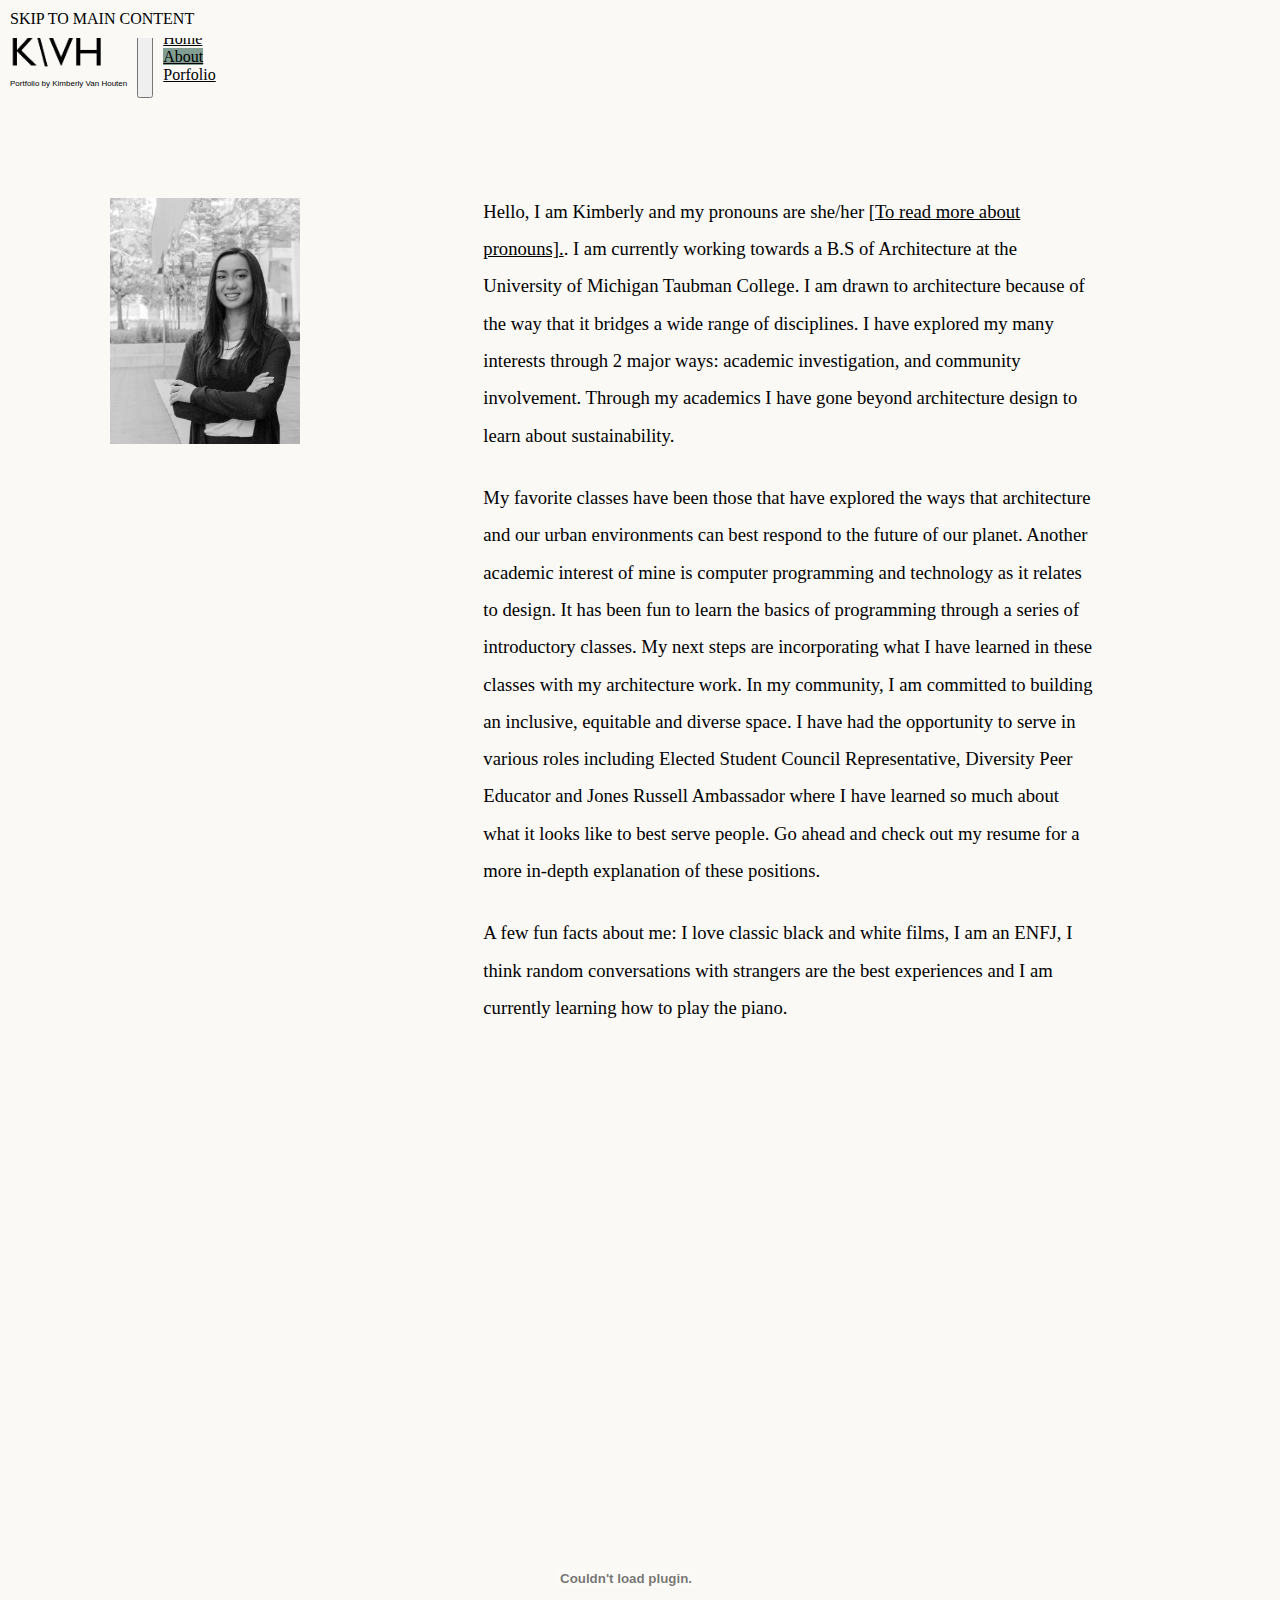
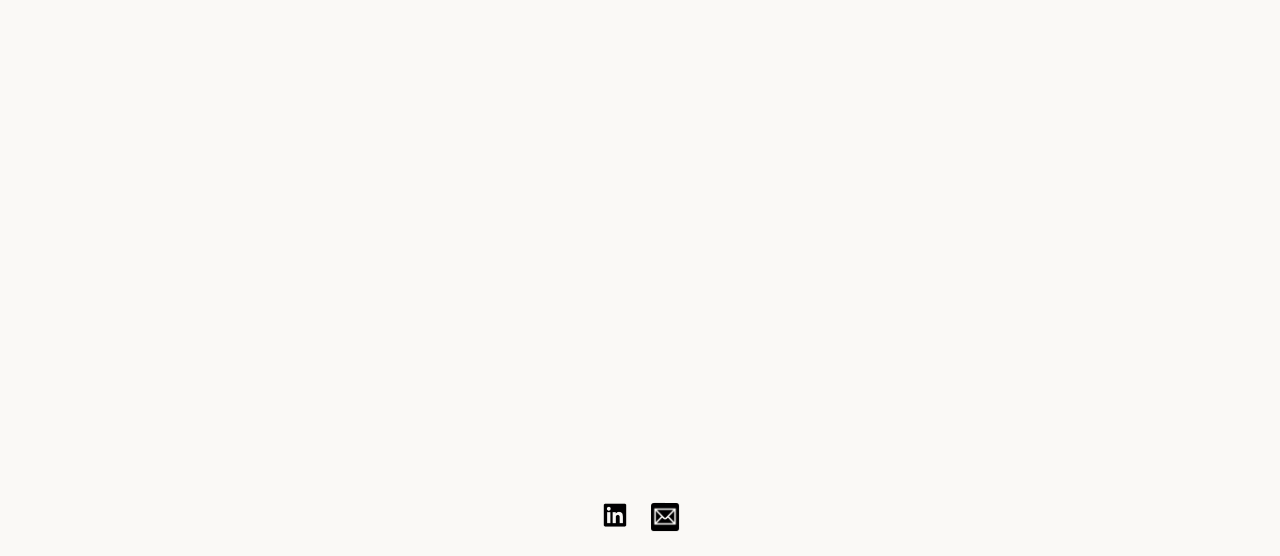
==== about.html @ ed57a7af "Add files via upload" ====
﻿<!DOCTYPE html>

<html lang="en" xmlns="http://www.w3.org/1999/xhtml">
<head>
    <meta charset="utf-8" />
    <meta name="viewport" content="width=device-width, initial-scale=1">
    <link rel="shortcut icon" type="image/png" href="images/kvh_favicon.png" />
    <!-- Bootstrap CSS -->
    <link href="https://cdn.jsdelivr.net/npm/bootstrap@5.1.3/dist/css/bootstrap.min.css"
          rel="stylesheet" integrity="sha384-1BmE4kWBq78iYhFldvKuhfTAU6auU8tT94WrHftjDbrCEXSU1oBoqyl2QvZ6jIW3"
          crossorigin="anonymous">
    <link rel="stylesheet" href="css/html5reset.css">

    <link rel="stylesheet" href="css/style.css">

    <title> About | KIMBERLY VAN HOUTEN </title>
</head>
<body>
    <div class="skip"><a href="#main">Skip to Main Content</a></div>
    <!-- header is repeated content -->
    <!--/.Navbar-->
    <header>
        <nav class="navbar navbar-expand-md navbar-light fixed-top">
            <!-- Logo that links to homepage -->
            <div class=mainLogo>
                <a href=index.html>
                    <img src="images/kvh_logo.png" alt="kvh" id="logo_initial">
                </a>
                <!-- text -->
                <p>Portfolio by Kimberly Van Houten </p>
            </div>
            <!--collapsable menu button -->
            <button class="navbar-toggler" type="button" data-bs-toggle="collapse"
                    data-bs-target="#navbarCollapse" aria-controls="navbarCollapse"
                    aria-expanded="false" aria-label="Toggle navigation">
                <span class="navbar-toggler-icon"></span>
            </button>
            <!--collapsable menu content-->
            <div class="collapse navbar-collapse" id="navbarCollapse">
                <ul class="navbar-nav ms-auto mb-2 mb-md-0">
                    <li class="nav-item">
                        <a class="nav-link" href="index.html">Home</a>
                    </li>
                    <li class="nav-item">
                        <a class="nav-link active" href="about.html"> About </a>
                    </li>
                    <li class="nav-item">
                        <a class="nav-link" href="portfolio.html"> Porfolio </a>
                    </li>
                    <!--
    <li class="nav-item dropdown">
        <a class="nav-link dropdown-toggle" data-toggle="dropdown" href="#" role="button" aria-haspopup="true"
           aria-expanded="false">Architecture </a>
        <div class="dropdown-menu">
            <a class="dropdown-item" href="architecture.html">All Work</a>
            <div class="dropdown-divider"></div>
            <a class="dropdown-item" href="work_ug1p1.html">Case Study</a>
            <a class="dropdown-item" href="work_ug1p2.html">Looking Inward</a>
            <a class="dropdown-item" href="work_busstop.html">Bus Stop</a>
            <a class="dropdown-item" href="work_211.html">Setting the Scene</a>
            <a class="dropdown-item" href="work_218p1.html">Translations</a>
        </div>
    </li>
    <li class="nav-item">
        <a class="nav-link" href="artwork.html"> Artwork </a>
    </li>
        -->
                </ul>
            </div>
        </nav>
    </header>

    <main id="main">
        <div class="about_container">
            <img src="images/headshot.jpg" alt="headshot" id="headshot">
            <div class="about_textdiv">
                <p class="body_text about_text">
                    Hello, I am Kimberly and my pronouns are she/her
                    <a target="blank" href="https://lgbtlifecenter.org/pronouns/">[To read more about pronouns].</a>.
                    I am currently working towards a B.S of Architecture at the University of Michigan Taubman College.
                    I am drawn to architecture because of the way that it bridges a wide range of disciplines.
                    I have explored my many interests through 2 major ways: academic investigation, and community involvement.
                    Through my academics I have gone beyond architecture design to learn about sustainability.
                </p>

                <p class="body_text about_text">
                    My favorite classes have been those that have explored the ways that architecture and
                    our urban environments can best respond to the future of our planet.
                    Another academic interest of mine is computer programming and technology as it relates to design.
                    It has been fun to learn the basics of programming through a series of introductory classes.  My next steps
                    are incorporating what I have learned in these classes with my architecture work.  In my community, I am
                    committed to building an inclusive, equitable and diverse space.
                    I have had the opportunity to serve in various roles including
                    Elected Student Council Representative, Diversity Peer Educator and Jones Russell Ambassador where I have
                    learned so much about what it looks like to best serve people.
                    Go ahead and check out my resume for a more in-depth explanation of these positions.
                </p>

                <p class="body_text about_text">
                    A few fun facts about me: I love classic black and white films, I am an ENFJ, I think random conversations with strangers
                    are the best experiences and I am currently learning how to play the piano.

                </p>
            </div>
        </div>

            <p>

                <embed id="resumepdf" src="files/Resume Fall 2021.pdf" alt="resume" />
            </p>
       
    </main>
    <!-- footer is repeated content -->
    <footer>
        <!-- social media icon links -->
        <a target="blank" href="https://www.linkedin.com/in/kimberly-van-houten/">
            <img src="images/linkedin_icon.png" alt="linkedin icon">
        </a>

        <a target="blank" id="email" href="mailto:vhoutenk@umich.edu">
            <img src="images/email_icon.png" alt="email icon">
        </a>
    </footer>

    <!-- script for the dropdown menu-->
    <script src="https://cdn.jsdelivr.net/npm/bootstrap@5.1.3/dist/js/bootstrap.bundle.min.js"
            integrity="sha384-ka7Sk0Gln4gmtz2MlQnikT1wXgYsOg+OMhuP+IlRH9sENBO0LRn5q+8nbTov4+1p"
            crossorigin="anonymous">
    </script>
    <script src="https://code.jquery.com/jquery-3.3.1.slim.min.js" integrity="sha384-q8i/X+965DzO0rT7abK41JStQIAqVgRVzpbzo5smXKp4YfRvH+8abtTE1Pi6jizo" crossorigin="anonymous"></script>
    <script src="https://cdnjs.cloudflare.com/ajax/libs/popper.js/1.14.7/umd/popper.min.js" integrity="sha384-UO2eT0CpHqdSJQ6hJty5KVphtPhzWj9WO1clHTMGa3JDZwrnQq4sF86dIHNDz0W1" crossorigin="anonymous"></script>
    <script src="https://stackpath.bootstrapcdn.com/bootstrap/4.3.1/js/bootstrap.min.js" integrity="sha384-JjSmVgyd0p3pXB1rRibZUAYoIIy6OrQ6VrjIEaFf/nJGzIxFDsf4x0xIM+B07jRM" crossorigin="anonymous"></script>
    <script src="js/script.js"></script>



</body>
</html>
---- css/style.css ----
﻿body {
    font-family: Garamond;
    font-size: 12pt;
    background-color: #FAF9F6; 
}
body div{
    padding: 10px;
}


h1 {
    margin-top: 2em; /*edit for tablet*/
    font-family: System, sans-serif;
    font-size: 12vw;
    color: #3d5349;
    font-weight: 400;
    text-align: center;


}


@keyframes header_one_mobile {
    from {
        margin-top: -1em;
    }

    to {
        margin-top: 2em;
    }
}

@keyframes header_one_tablet {
    from {
        margin-top: -1em;
    }

    to {
        margin-top: 1.5em;
    }
}

@keyframes header_one_laptop {
    from {
        margin-top: -1em;
    }

    to {
        margin-top: 2em;
    }
}


h2{
    font-family:'Gill Sans', sans-serif;
    font-size: 20pt;
    text-align: center;
}

h3{
    font-family: 'Gill Sans', sans-serif;
    font-size: 15pt;
    padding-bottom: 10pt;
}


/*links*/
a{
    color: black;
}

a:visited{
    color:black;
}

a:hover{
    text-decoration:none;
    text-transform: uppercase;
}


/*heading*/

.skip a {
    /*skip to main content styling*/
    background: #FAF9F6;
    left: 0;
    padding: 10px;
    position: absolute;
    top: 0px;
}

.skip a:focus {
   position: absolute;
   top: 90px;
}


header.home-page {
    /*F2F2EA*/
    background: url(../images/home_background.jpg);
    z-index: 0;
    background-attachment: fixed; /* Parallax effect */
    background-repeat: no-repeat;
    background-position: center; /* Parallax effect */
    background-color: #FAF9F6;
    background-size: cover; /* Parallax effect */
    height: 98vh; /* Parallax effect */
}


header p {
    font-family: 'Gill Sans', sans-serif ;
    font-size: .5em;
}

img#logo_initial{
   width: 6em;
}

nav{
    text-align: left;
 }



 /*dropdown menu most from bootstrap*/

a.nav-link.active {
    background: #829e92;
    text-decoration: underline;
}

.navbar {
    display: flex;
    /*color: #3d5349; #829e92 #FAF9F6*/
    background-color: #FAF9F6;
}

.dropdown-menu.show {
    background-color: #FAF9F6;
    border: none;
    border-radius: 0;
}
a.dropdown-item:hover {
    background: #FAF9F6;
}

a.dropdown-item:hover {
    color: rgba(0,0,0,.55);
}

a .dropdown-item.active {
   color: rgba(0,0,0,.55);
   background: #829e92;
    text-decoration: underline;
}


/*text sections*/
.body_text{
    padding-left: 10px;
    padding-right: 10px;
    padding-top: 25px;
    line-height: 2em;
    font-size: 14pt;
}

/*just for the home page*/
#intro_bio, #software_skills {
    background: #829e92;
    padding-top: 3em;
    padding-bottom: 3em;
}

#project_list {
    font-size: 14pt;
    line-height: 2em;
    padding: 4em 4em 8em 4em;
    background: #FAF9F6;

}

/*photo and title for just the home page*/
#home_header {
    margin-top: 0em;
    width: 95%;
    line-height: 1;
    padding: 200px 0;
    text-align: center;
    font-size: 15vw;
}


/* sets grid for main page */
.container-main {
    display: grid;
    grid-template-columns: 1fr;
    grid-template-rows: 1fr 1fr 1fr;
}

/* sets flipcard*/
.flip_card { /*these items also refer to flex*/
    background-color: transparent;

}

.flip_card_inner {
    position: relative;
    width: 100%;
    height: 100%;
    text-align: center;
    transition: transform 0.8s;
    transform-style: preserve-3d;
}

a#flip_card_inner:hover {
    text-decoration: none;
    text-transform: none; /*overides other link action*/
}

a#flip_card_inner{
    text-decoration: none;
}

.flip_card:hover .flip_card_inner,
.flip_card:focus-within .flip_card_inner,
.flip_card:active .flip_card_inner,
.flip_card:focus .flip_card_inner {
    transform: rotateY(180deg);
}

/* Position the front and back side */
.flip_card_front, .flip_card_back {
    position: absolute;
    width: 100%;
    height: 100%;
    -webkit-backface-visibility: hidden; /* Safari */
    backface-visibility: hidden;
}

.flip_card_front {
    background-color: #829e92;
    font-size: 14pt;
    line-height: 2em;
}

.flip_card_back {
    display: flex;
    justify-content: center;
    background-color: #FAF9F6;
    transform: rotateY(180deg);
}

/*for the about page*/
#resumepdf{
    margin-top: 2em;
   width:95%;
   height: 100vh;
   margin-left: auto;
   margin-right: auto;
}

.about_container{
    display:grid;
    grid-template-columns: 1fr;
}
 

/*for the portfolio page*/

#portfoliopdf {
    margin-top: 2em;
    width: 100%;
    height: 100vh;
}


/*for the artwork page*/
form{
    text-align: center;
    padding-top: 10px;
    padding-bottom: 200px;
}

.artwork-container{
    display: flex;
    flex-direction: row;
    flex-wrap: wrap;
    padding: 10px;
    justify-content: center;
    align-items: baseline;
}

input[type=text], input[type=email]  {
    font-family: 'Garamond';
    width: 90%;
    padding: 12px 20px;
    margin: 8px 0;
    box-sizing: border-box;
    border: none;
    background-color: #3d5349;
    color: #FAF9F6;
} 

.my_pictures > img {
    box-shadow: 7px 7px 2px #3d5349;
}

.my_pictures { /*these items also refer to flex*/
    background-color: transparent; 
    width: 300px;
    height: auto;

}




/*for the linked work page*/
.project_container {
    display: flex;
    justify-content: center;
    flex-direction: column;
    padding: 50px;
}

.project_container > img{
  margin-top: 10px;  
}

.project_container.flip_card {
    width: 30%;
    height: 30%;
    margin: 10px;
}

p.project_info {
    padding: 2em;
    text-align: center;
}


/*for the architecture page*/
.container {
    display: grid;
    grid-template-columns: 1fr 1fr;
    grid-template-rows:  1fr repeat(5,5fr);
    align-items: center;
    row-gap: 10px;
   /* place-items: center; short hand to center vertically and horizontally*/
}

    .container p {
        font-family: 'Gill Sans';
        grid-column: 2 / 3;
        background-color: rgba(16, 32, 25, 0.7);
        color: #FAF9F6;
        justify-self: stretch;
        align-self: stretch;
        padding: 2em;
        font-size: 15pt;
    }


    .container div {
        background-color: rgba(16, 32, 25, 0.7);
        justify-self: stretch;
        align-self: center;
        grid-column: 1/-1;
        overflow: hidden;
    }

div.filter_div.arch.ug1p1{
    grid-row: 2 / span 1;
}

p.ug1p1{
    grid-row: 2 / span 1;
    

}
 
div.filter_div.art{
    grid-row: 3 / span 1;
}

p.art{
    grid-row: 3 / span 1;
    
}

div.filter_div.arch.ug1p2{
    grid-row: 4 / span 1;
}

p.ug1p2{
    grid-row: 4 / span 1;
    
}

div.filter_div.arch.c211{
    grid-row: 5 / span 1;
}

p.c211{
    grid-row: 5 / span 1;
    
}

div.filter_div.arch.c218{
    grid-row: 6 / span 1;
}

p.c218{
    grid-row: 6 / span 1;
    
}





        /*footer*/
 footer {
     display: flex;
    justify-content: center;
    padding: 10px;
   left: 0px;
   right: 0px;
   bottom: 0px;
    /*background-color: #9cb8ab;*/
    background-color: #FAF9F6;
   /* box-shadow: 0px 0px 16px 0px rgba(0,0,0,2); */
}

footer img{
    width:30px;
    height: auto;
    margin: 10px;
}





/* tablet view */
@media screen and (min-width: 768px) {


    .body_text {
       /* width: 70%; */
        text-align: left;
    }

    /*for the nav bar*/
    .navbar {
        flex-direction: column;
    }

    h1 { /*changed for the linked pages overriden for homepage*/
        margin-top: 1.5em;
        font-size: 70pt;
        font-weight: 700;
        text-align: right;
        padding-right: 75px;

    }

    h2 { /*changed for the linked pages overriden for homepage*/
        text-align: right;
        padding-right: 75px;
    }

    /* home page */
    /* sets columns and rows for main page */
    .container-main {   
        grid-template-columns: 1fr 1fr;
        grid-template-rows: 2fr 1fr; 
    }

    /* fixes the overarching ruleset stated in body_text*/
    #intro_bio {
        width: auto;
        grid-row: 1 / 2;
        grid-column: 1 / 2;
    }

    #project_list{
        width: auto;
        grid-row: 1 / 3;
        grid-column: 2 /3;
    }

    #software_skills{
        width: auto;
        grid-row: 2 / 3;
        grid-column: 1 /3;
    }

    /* fixes the overarching ruleset stated in h2*/
    .homepage_h2 {
        text-align: center;
    }


    /* about page */
    .about_container{
        grid-template-columns: 1fr 3fr;
        grid-template-rows: 150px 3fr;
    }
    img#headshot {
        grid-column: 1 / 2;
        grid-row: 2 / 3;
        padding-top: 40px;
        /*width: 50%;
        height: auto;
        padding-left: 3em;*/
    }
    .about_textdiv{
        grid-column: 2 /3;
        grid-row: 2 / -1;
        width: 100%;
        padding-left: 25px;
        padding-right: 25px;
    }

    #resumepdf {
        margin-right: 50px;
        margin-left: 50px;
        height: 1000px;
        width: 90%;
    }


    /*for the work page */
      .container{
          grid-template-rows: 1fr repeat(5,4fr);
      }
        .container p {
            padding: 2em;
            font-size: 20pt;
        }


        .container div {
            /*  background-color: rgba(16, 32, 25, 0.7);
            justify-self: stretch;
            align-self: center; 
              overflow: hidden;
          */
            grid-column: 1/ 2;
        }

    /*for linked work pages*/

    /*for the linked work page*/
    .project_container {
        display: flex;
        justify-content: center;
        flex-wrap: wrap;
        flex-direction: row;
    }
    p.project_info{
       
        text-align:right;
        padding-left: 300px;
        padding-right: 75px;
    }




    /*for artwork page*/

    .artwork-container {
        padding: 20px;
    }
    /*include flip card*/
    /*use flex here*/
}

@media screen and (min-width: 1280px) {
    h1 { /*changed for the linked pages overriden for homepage*/
        margin-top: 2em;
        font-size: 50pt;
        font-weight: 600;
        text-align: center;

    }

    h2 { /*changed for the linked pages overriden for homepage*/
        text-align: center;
        padding-right: 75px;
    }

    .body_text {
        text-align: center;
        padding-left: 100pt;
        padding-right: 100pt;
        width: 98%;

    }

    /*for the nav bar*/
    .navbar {
        flex-direction: row;
    }

    /* home page */

    #home_header {
        font-size: 120pt;
    }


    /* sets 2 columns for main page */
    .container-main {
        grid-template-columns: 1fr 1fr 1fr;
        grid-template-rows: 1fr;
    }

    /* fixes the overarching ruleset stated in body_text*/
    #intro_bio {
        margin: 0;
        padding-left: 25px;
        padding-right: 25px;
    }

    #project_list {
        
        grid-row: 1 / 2;
    }

    #software_skills {
       
        grid-row: 1/ 2;
        grid-column: 3 / 4;
    }

    
    /*linked pages*/

    p.project_info{
        text-align: center;
        padding: 30pt;
    }


    /*about*/
    .about_container{
        grid-template-rows: 50px 3fr;
    }
    img#headshot {
      padding-left: 100px;
      padding-right: 25px;
    }

    .about_text{
        text-align: left;
    }


   

    /*work pages*/
    .container{
       grid-template-columns: 1fr 1fr 1fr 1fr;
       grid-template-rows: 1fr 1fr 1fr 1fr;
    }

    div.filter_div.art {
        grid-row: 2 / span 1;
        grid-column: 3 / 4;
    }

    p.art {
        grid-row: 2 / span 1;
        grid-column: 4 / 5;
    }

    div.filter_div.arch.ug1p2 {
        grid-row: 3 / span 1;
        grid-column: 1 / 2 ;
    }

    p.ug1p2 {
        grid-row: 3 / span 1;
        grid-column: 2 / 3;
    }

    div.filter_div.arch.c211 {
        grid-row: 3 / span 1;
        grid-column: 3 / 4;
    }

    p.c211 {
        grid-row: 3 / span 1;
        grid-column: 4 / 5;
    }

    div.filter_div.arch.c218 {
        grid-row: 4 / span 1;
        grid-column: 1 / 2;
    }

    p.c218 {
        grid-row: 4 / span 1;
        grid-column: 2 / 3;
    }


    /*artwork*/
    @keyframes rotate {
        50% {
            transform: rotate(360deg);
        }
    }

    div.my_pictures:hover{
        animation-name: rotate;
        animation-duration: 3s;
        animation-iteration-count: 1;
        animation-delay: 2s;
    }
    .artwork-container {
        padding: 40px;
    }
}

@media (prefers-reduced-motion) {
    header.home-page {
        background-attachment: initial;
    }

    div.my_pictures:hover {
        animation: none;
    }

    h1 {
        animation: none;
    }

    .flip_card:hover .flip_card_inner,
    .flip_card:focus-within .flip_card_inner,
    .flip_card:active .flip_card_inner,
    .flip_card:focus .flip_card_inner{
        transform:none;
    }

    /* Position the front and back side */
    .flip_card_front, .flip_card_back {
        position:relative;
        -webkit-backface-visibility: visible; /* Safari */
        backface-visibility: visible;
    }
    .flip_card_front{
            height: 80%;
    }

     .flip_card_back {
            height: 20%;
            margin: 0;
            transform: none;
     }
}
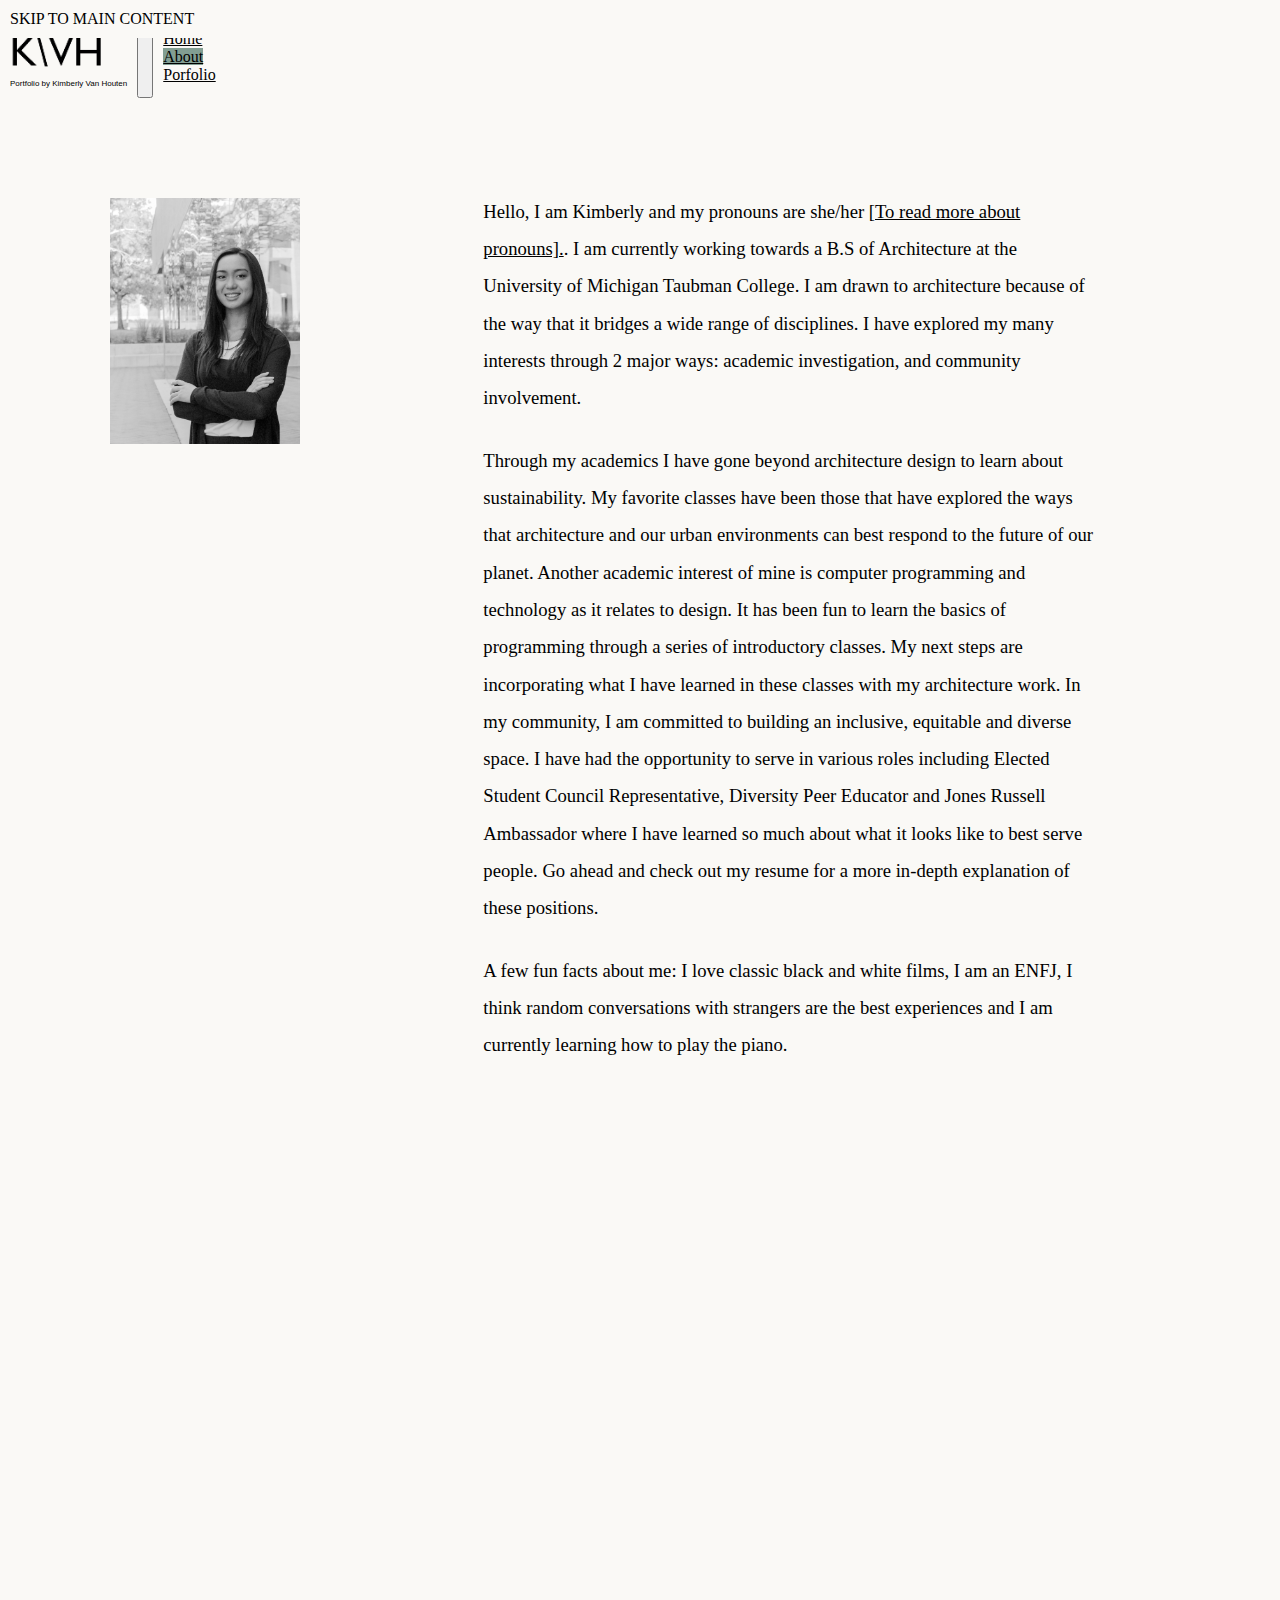
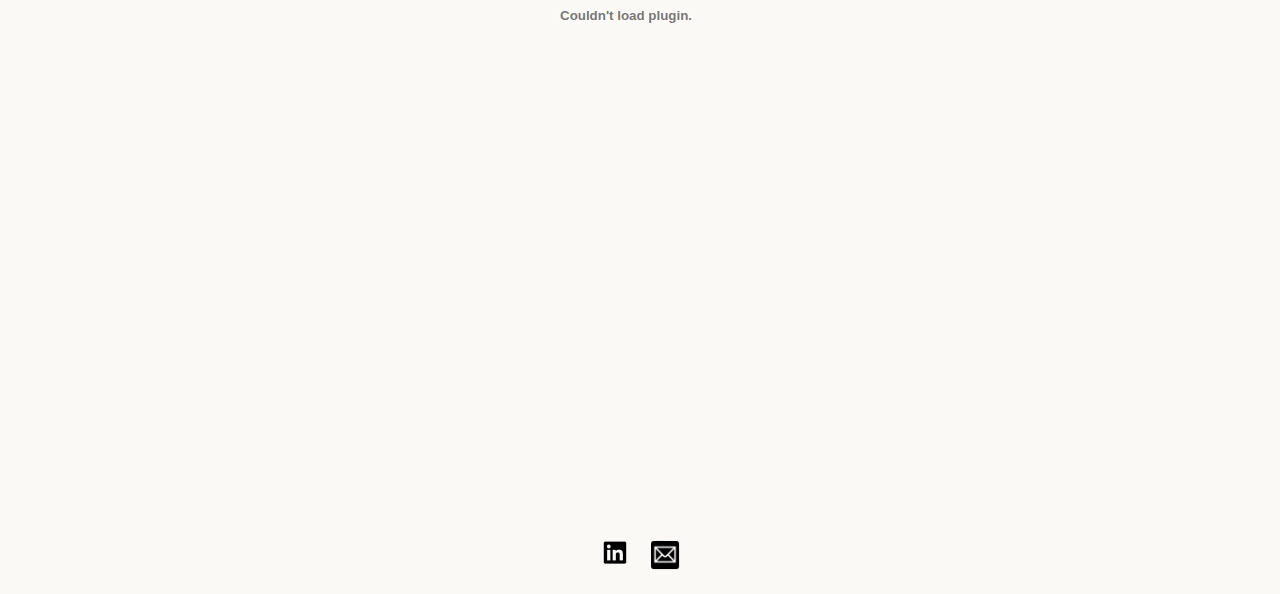
==== commit 5a8d3b75: "Update about.html" ====
--- a/about.html
+++ b/about.html
@@ -80,10 +80,11 @@
                     I am currently working towards a B.S of Architecture at the University of Michigan Taubman College.
                     I am drawn to architecture because of the way that it bridges a wide range of disciplines.
                     I have explored my many interests through 2 major ways: academic investigation, and community involvement.
-                    Through my academics I have gone beyond architecture design to learn about sustainability.
+                   
                 </p>
 
                 <p class="body_text about_text">
+                    Through my academics I have gone beyond architecture design to learn about sustainability.
                     My favorite classes have been those that have explored the ways that architecture and
                     our urban environments can best respond to the future of our planet.
                     Another academic interest of mine is computer programming and technology as it relates to design.
@@ -135,4 +136,4 @@
 
 
 </body>
-</html>+</html>
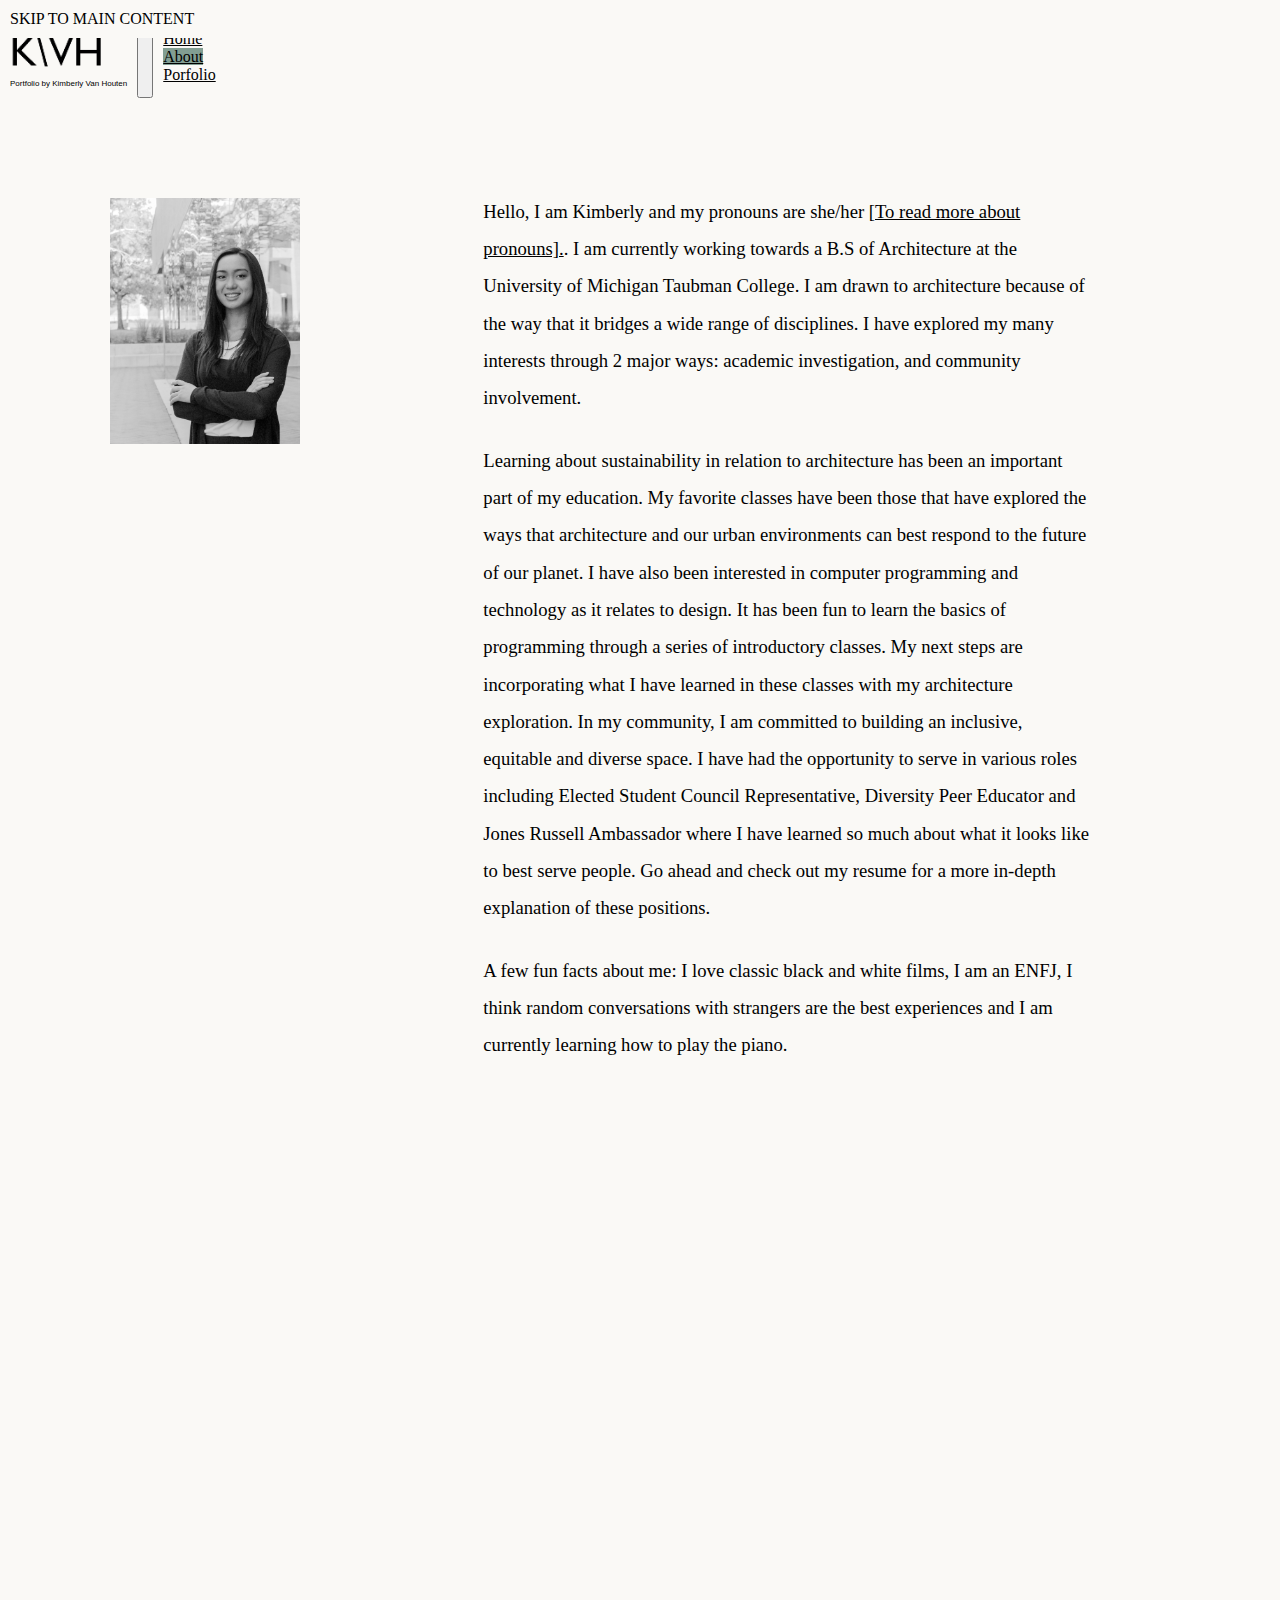
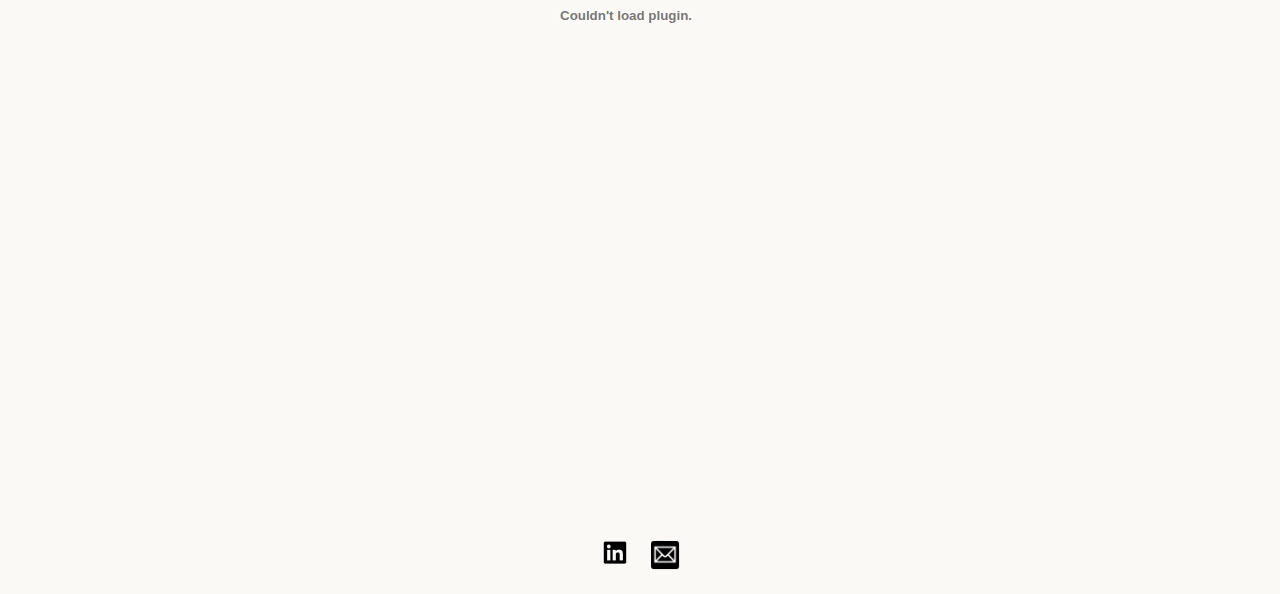
==== commit 8bc2581b: "Update about.html" ====
--- a/about.html
+++ b/about.html
@@ -84,12 +84,12 @@
                 </p>
 
                 <p class="body_text about_text">
-                    Through my academics I have gone beyond architecture design to learn about sustainability.
+                    Learning about sustainability in relation to architecture has been an important part of my education.
                     My favorite classes have been those that have explored the ways that architecture and
                     our urban environments can best respond to the future of our planet.
-                    Another academic interest of mine is computer programming and technology as it relates to design.
+                    I have also been interested in computer programming and technology as it relates to design.
                     It has been fun to learn the basics of programming through a series of introductory classes.  My next steps
-                    are incorporating what I have learned in these classes with my architecture work.  In my community, I am
+                    are incorporating what I have learned in these classes with my architecture exploration. In my community, I am
                     committed to building an inclusive, equitable and diverse space.
                     I have had the opportunity to serve in various roles including
                     Elected Student Council Representative, Diversity Peer Educator and Jones Russell Ambassador where I have
@@ -107,7 +107,7 @@
 
             <p>
 
-                <embed id="resumepdf" src="files/Resume Fall 2021.pdf" alt="resume" />
+                <embed id="resumepdf" src="files/11.7.2022 Resume draft.pdf" alt="resume" />
             </p>
        
     </main>
--- a/css/style.css
+++ b/css/style.css
@@ -269,10 +269,25 @@
 
 /*for the portfolio page*/
 
+    /*not used since portfolio is not a pdf*/
 #portfoliopdf {
     margin-top: 2em;
     width: 100%;
     height: 100vh;
+}
+
+.portfolio_container{
+    display: flex;
+    flex-direction: column;
+    padding: 10px;
+    justify-content: center;
+   
+}
+
+.portfolio_container > img {
+    width: 75vw;
+    margin: 10px;
+    align-self: center;
 }
 
 
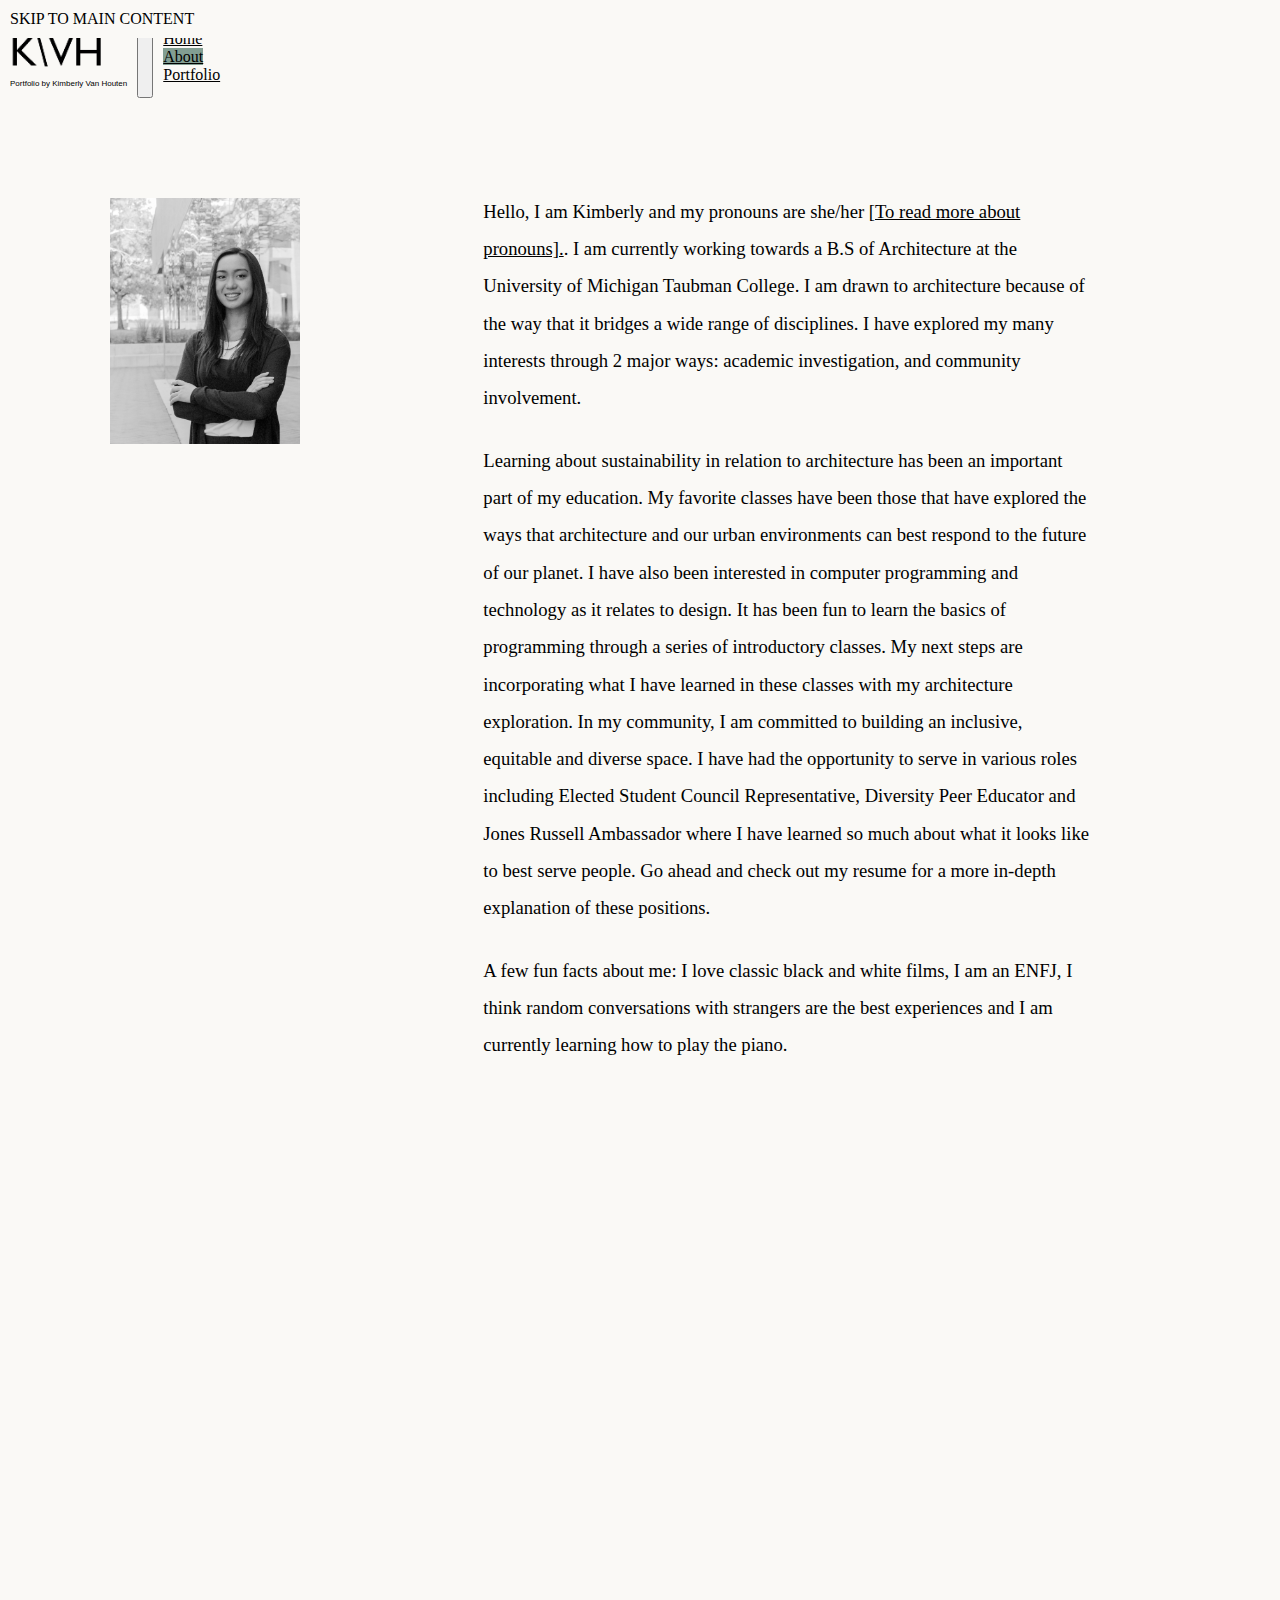
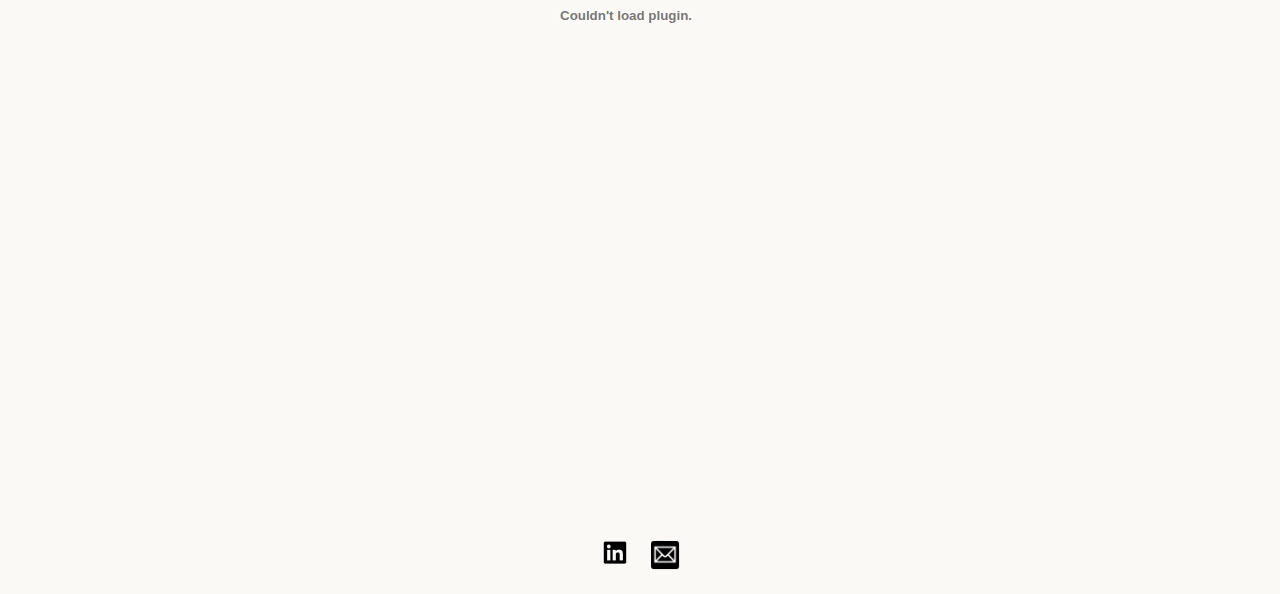
==== commit 766901b0: "Update about.html" ====
--- a/about.html
+++ b/about.html
@@ -45,7 +45,7 @@
                         <a class="nav-link active" href="about.html"> About </a>
                     </li>
                     <li class="nav-item">
-                        <a class="nav-link" href="portfolio.html"> Porfolio </a>
+                        <a class="nav-link" href="portfolio.html"> Portfolio </a>
                     </li>
                     <!--
     <li class="nav-item dropdown">
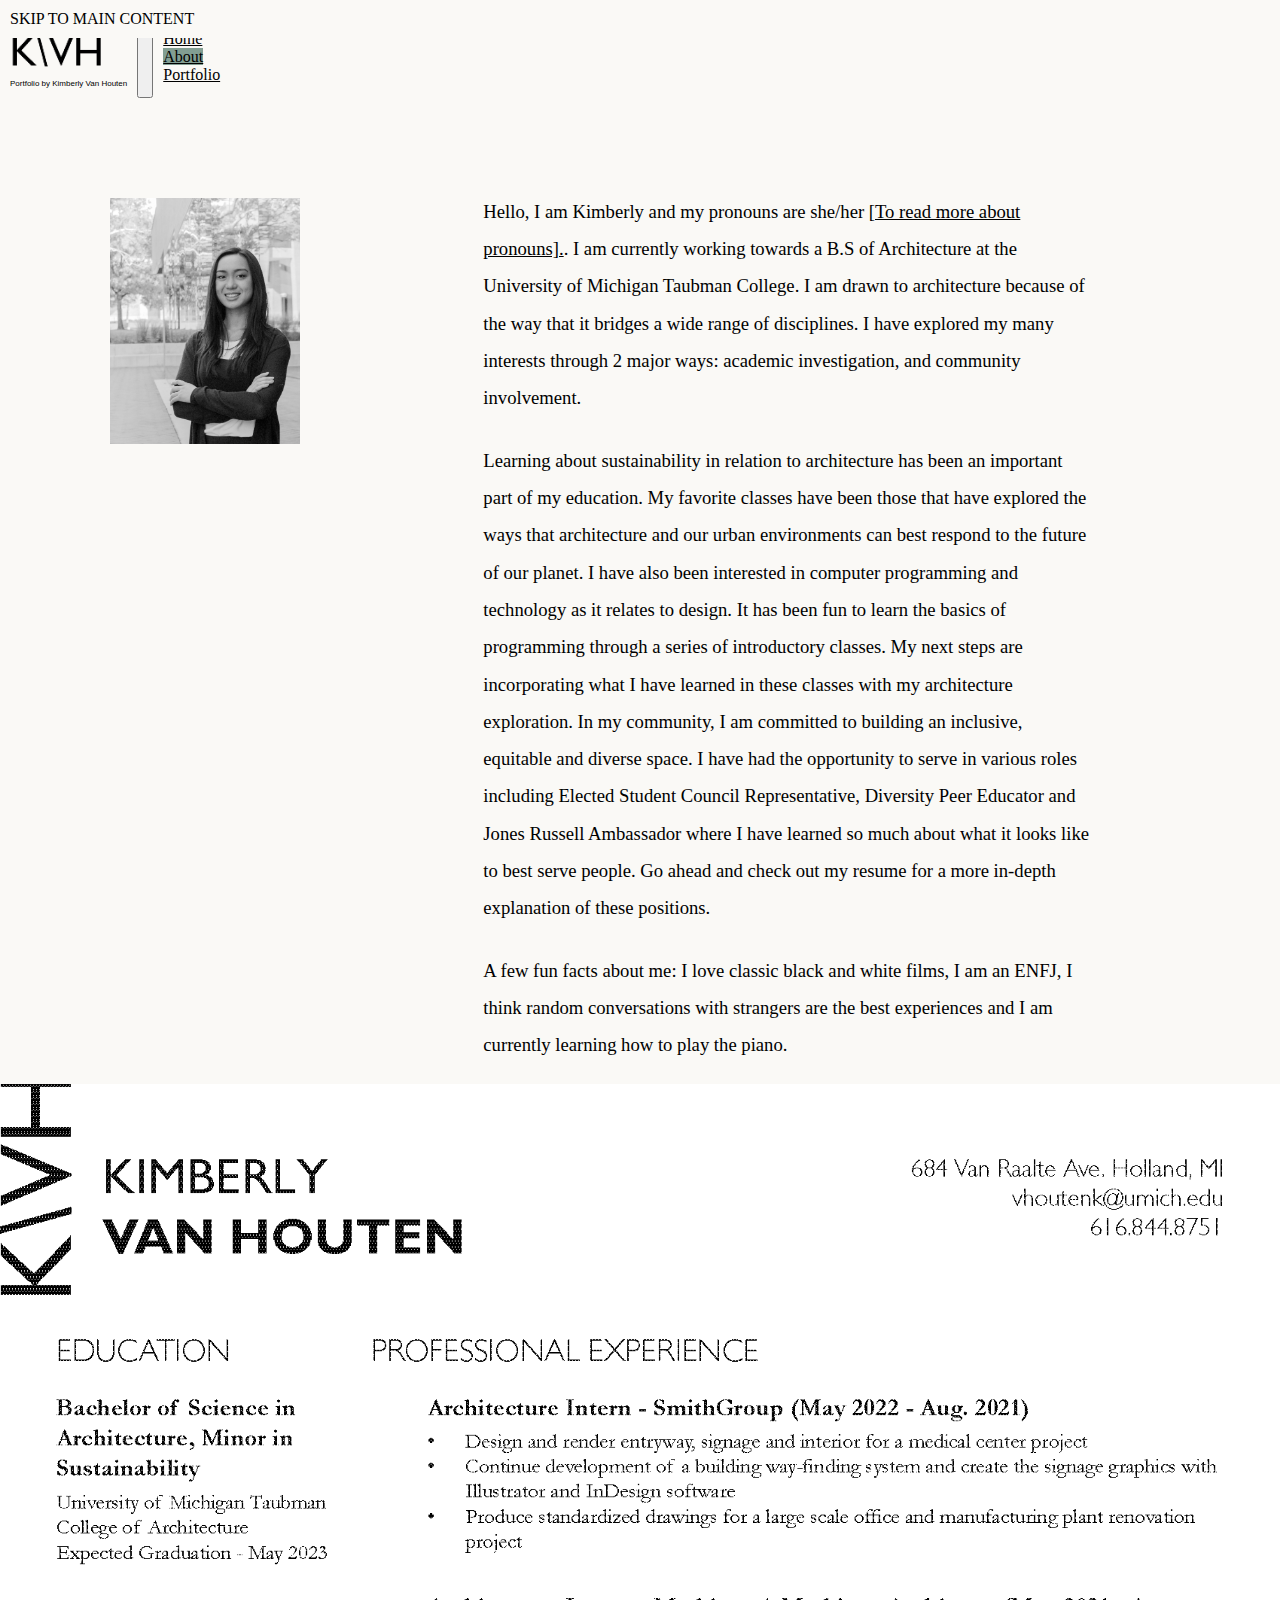
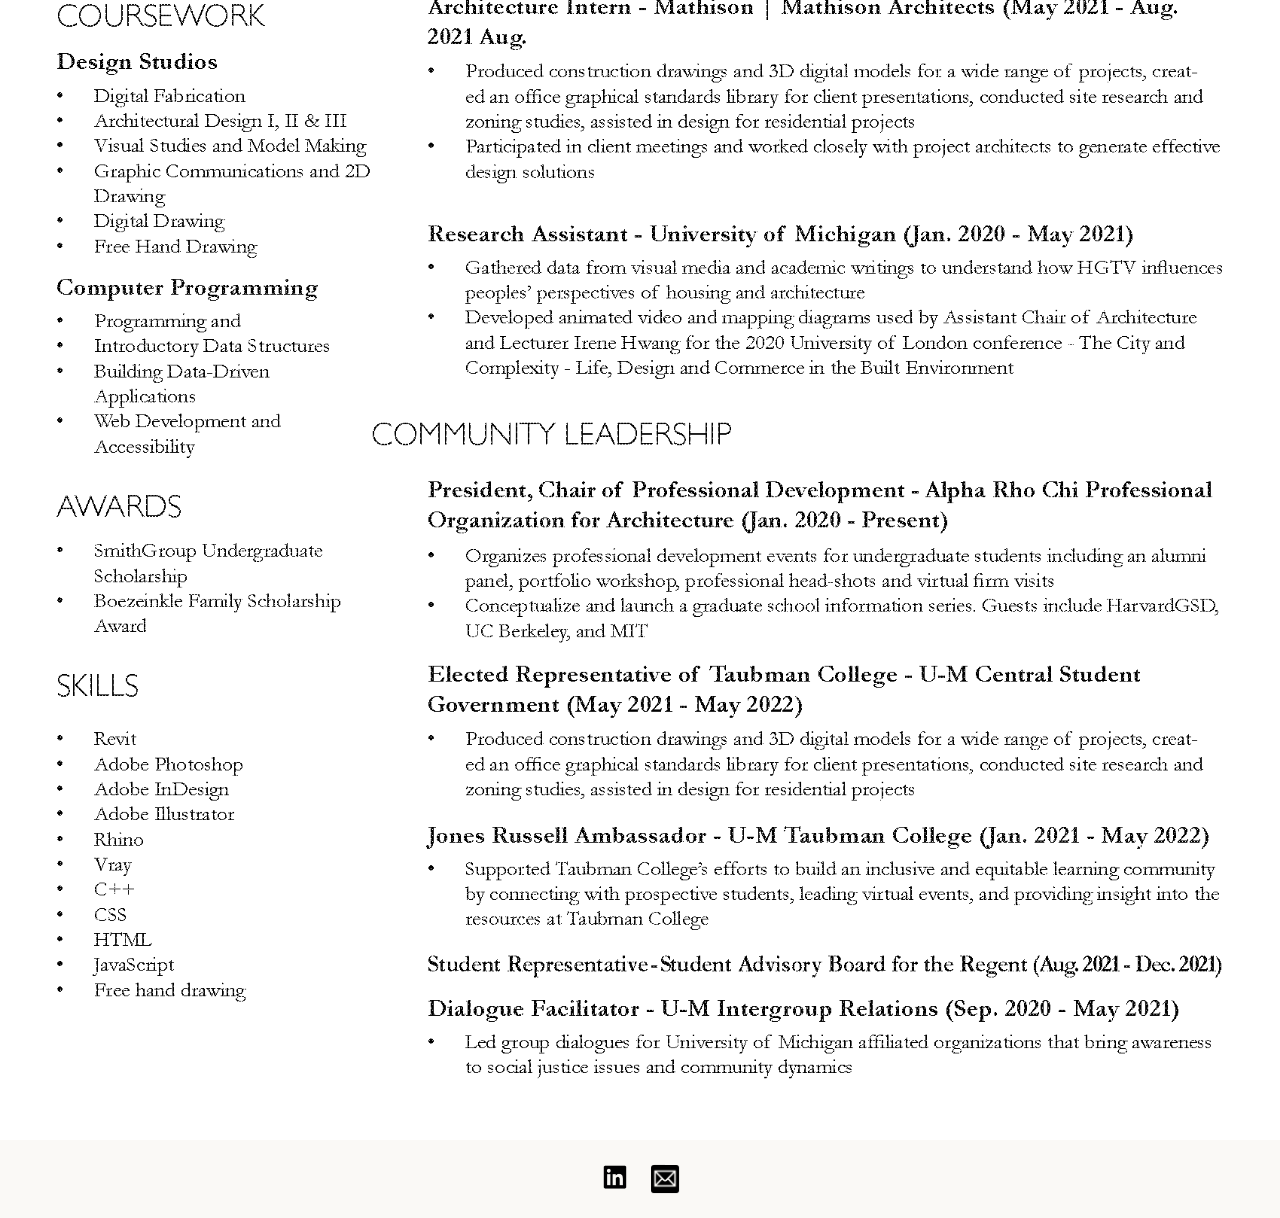
==== commit 9a84d580: "Update about.html" ====
--- a/about.html
+++ b/about.html
@@ -107,7 +107,8 @@
 
             <p>
 
-                <embed id="resumepdf" src="files/11.7.2022 Resume draft.pdf" alt="resume" />
+               <!--<embed id="resumepdf" src="files/11.7.2022 Resume draft.pdf" alt="resume" />-->
+                <img src="files/Kimberly Van Houten - Resume - Fall 2022.png" alt="resume">
             </p>
        
     </main>
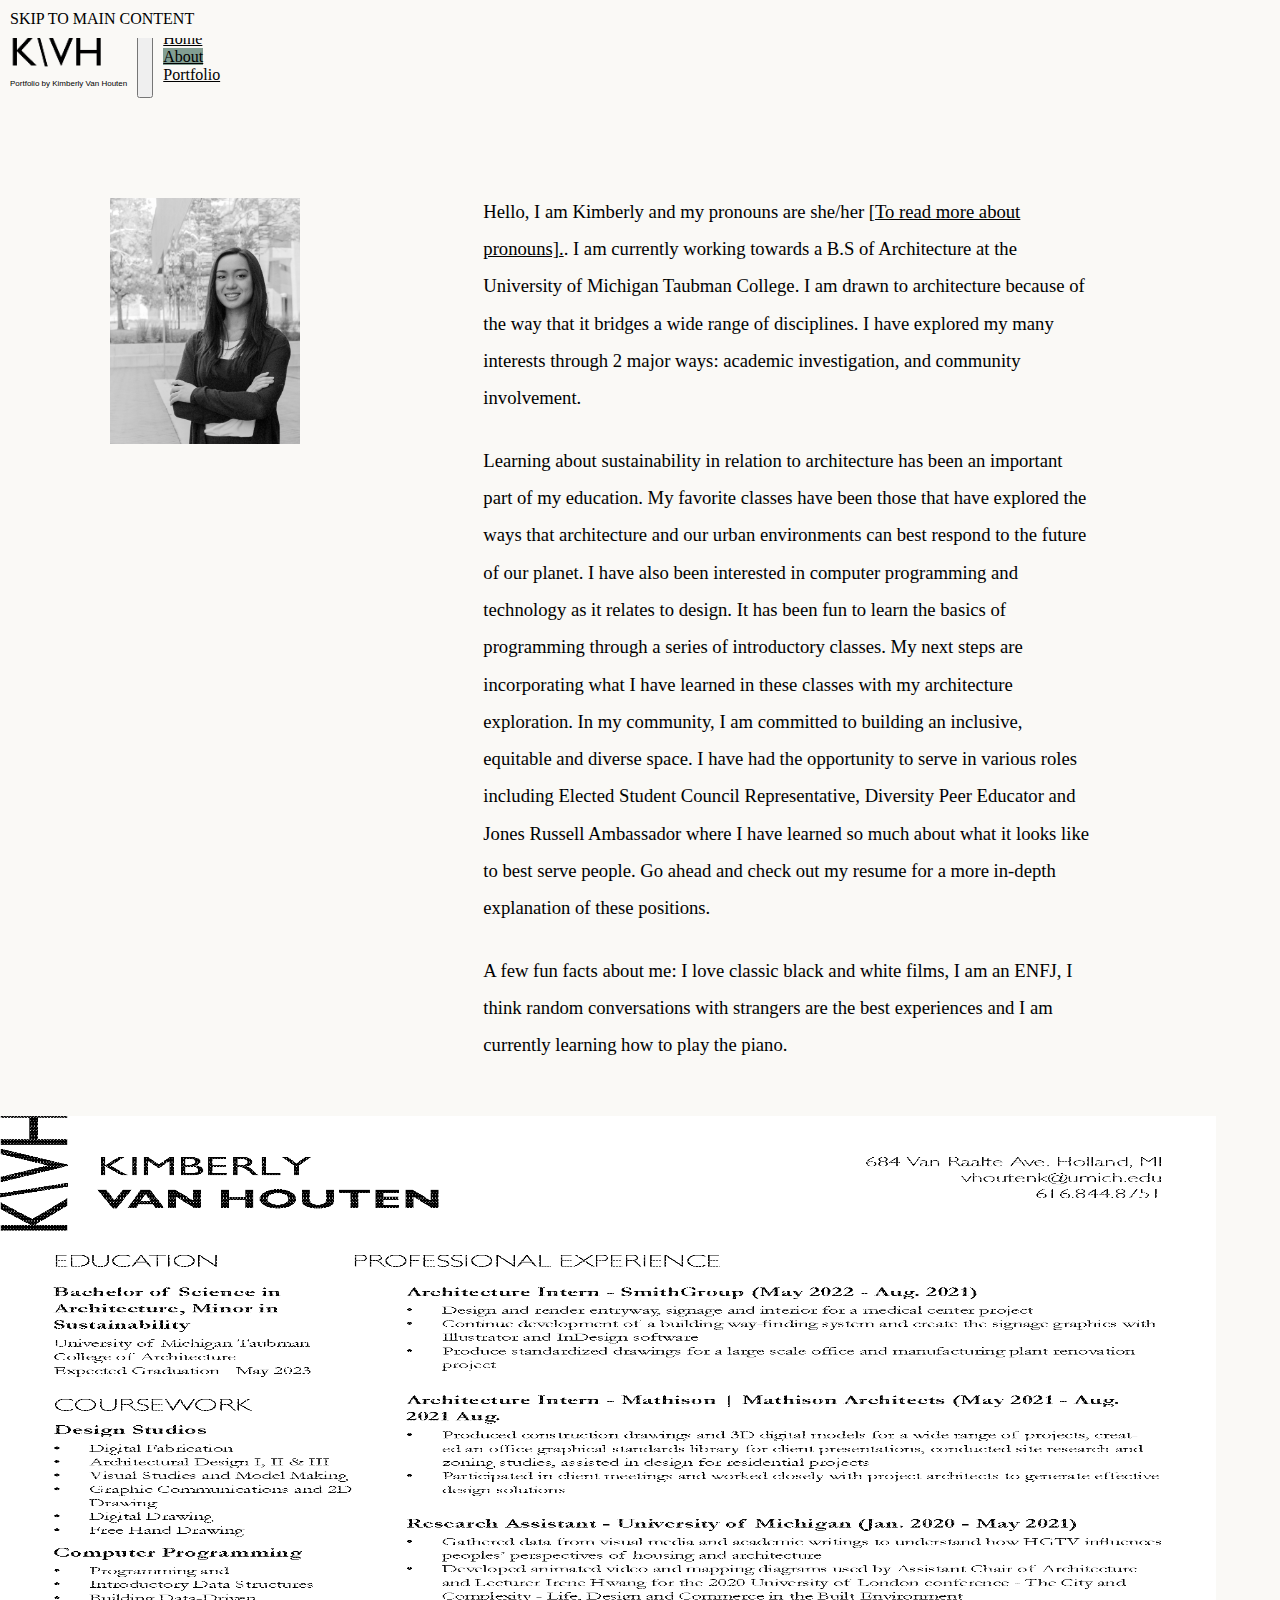
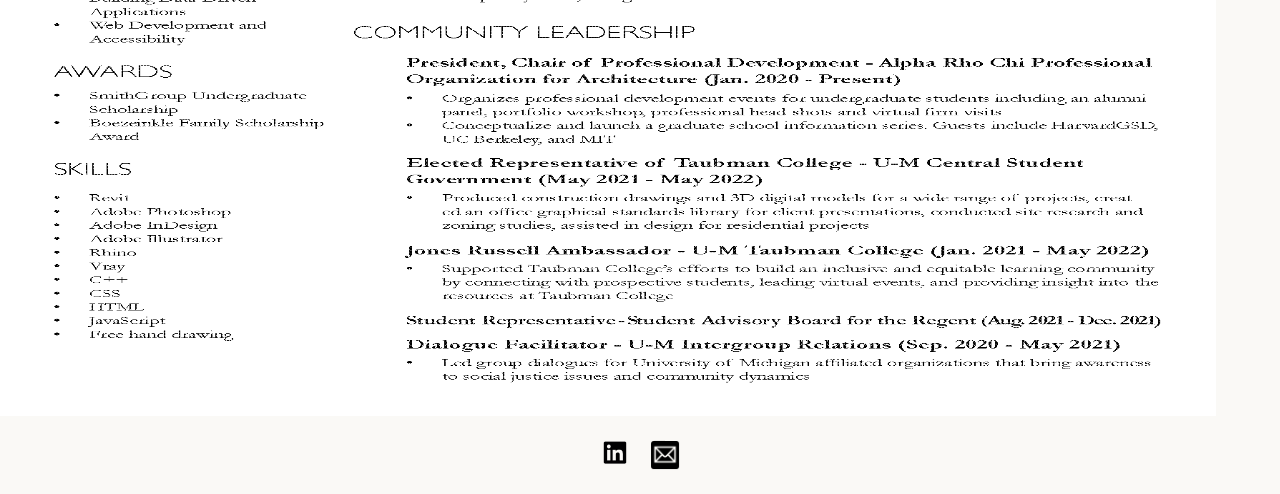
==== commit 920c6d02: "Update about.html" ====
--- a/about.html
+++ b/about.html
@@ -108,7 +108,7 @@
             <p>
 
                <!--<embed id="resumepdf" src="files/11.7.2022 Resume draft.pdf" alt="resume" />-->
-                <img src="files/Kimberly Van Houten - Resume - Fall 2022.png" alt="resume">
+                <img id="resumeimg" src="files/Kimberly Van Houten - Resume - Fall 2022.png" alt="resume">
             </p>
        
     </main>
--- a/css/style.css
+++ b/css/style.css
@@ -253,8 +253,18 @@
 }
 
 /*for the about page*/
+
+/*not used because resume is not a pdf*/
 #resumepdf{
-    margin-top: 2em;
+   margin-top: 2em;
+   width:95%;
+   height: 100vh;
+   margin-left: auto;
+   margin-right: auto;
+}
+
+#resumeimg{
+   margin-top: 2em;
    width:95%;
    height: 100vh;
    margin-left: auto;
@@ -778,4 +788,4 @@
             margin: 0;
             transform: none;
      }
-}+}
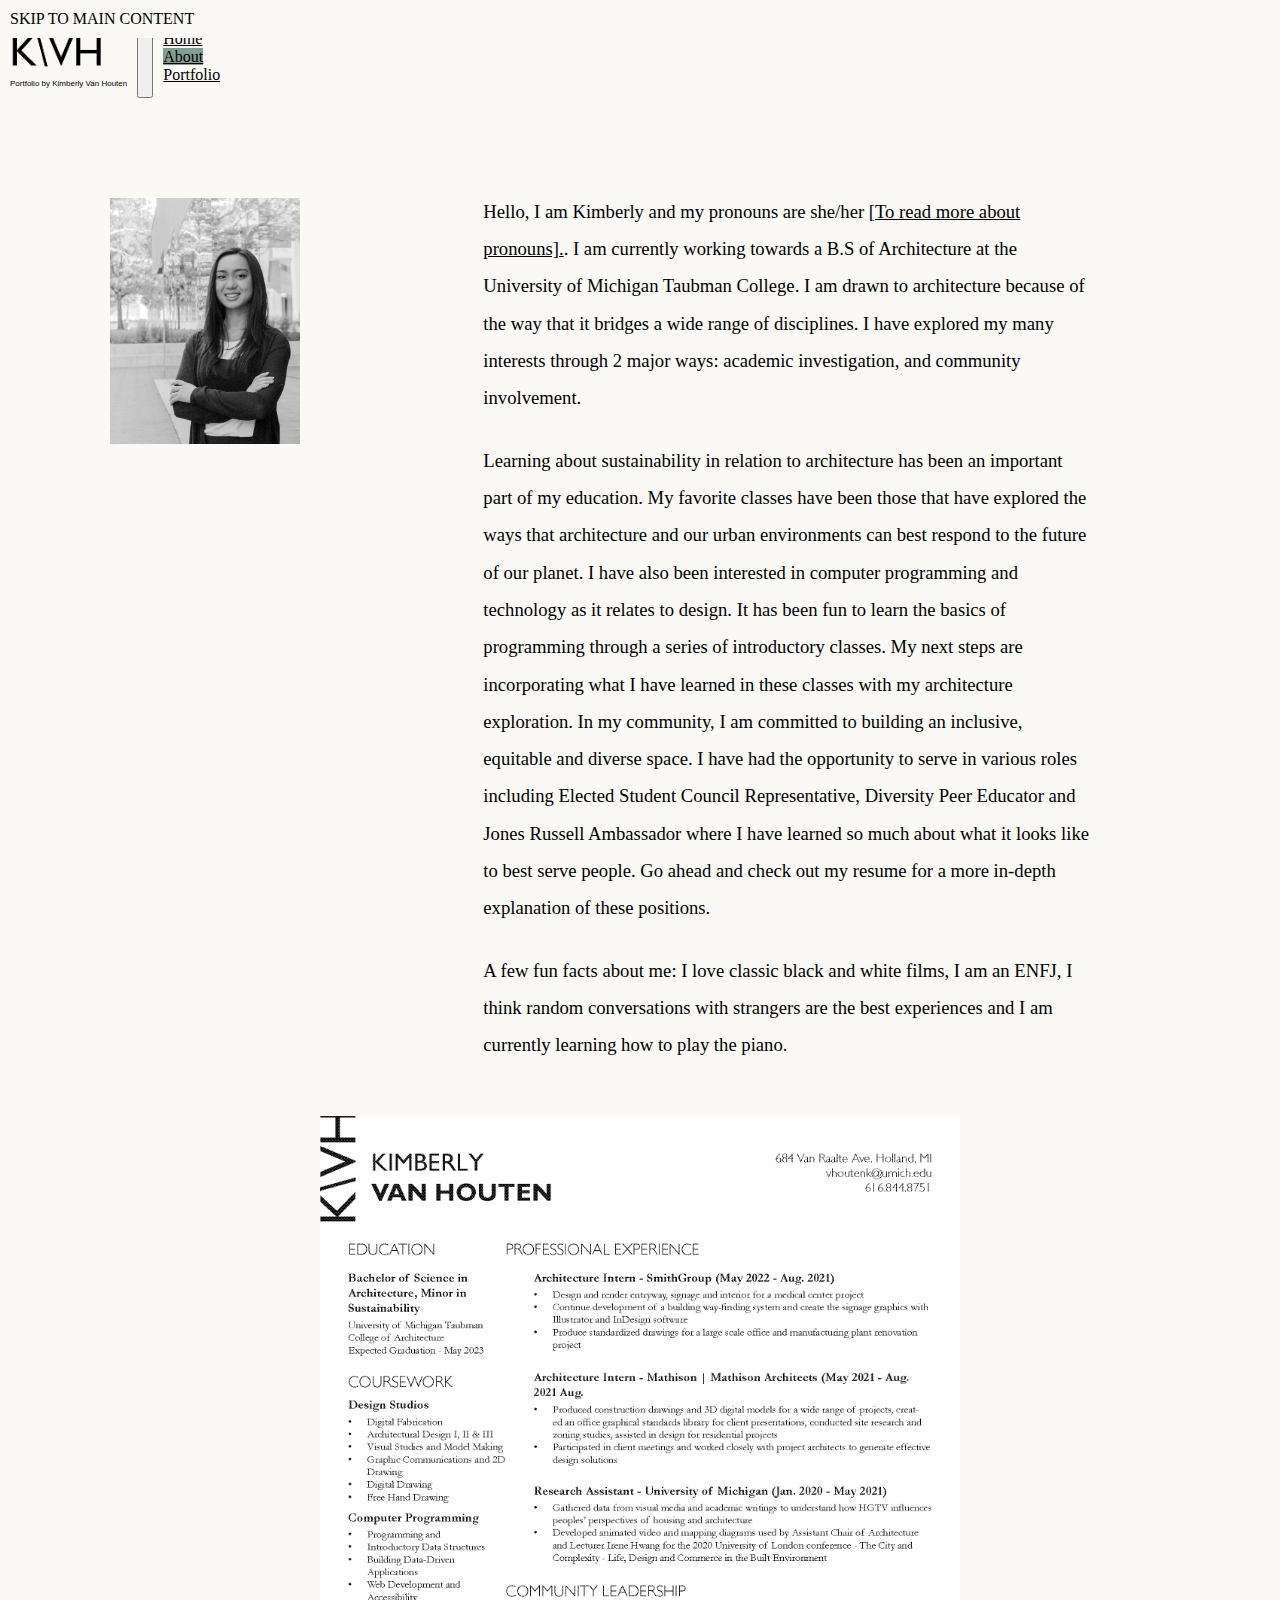
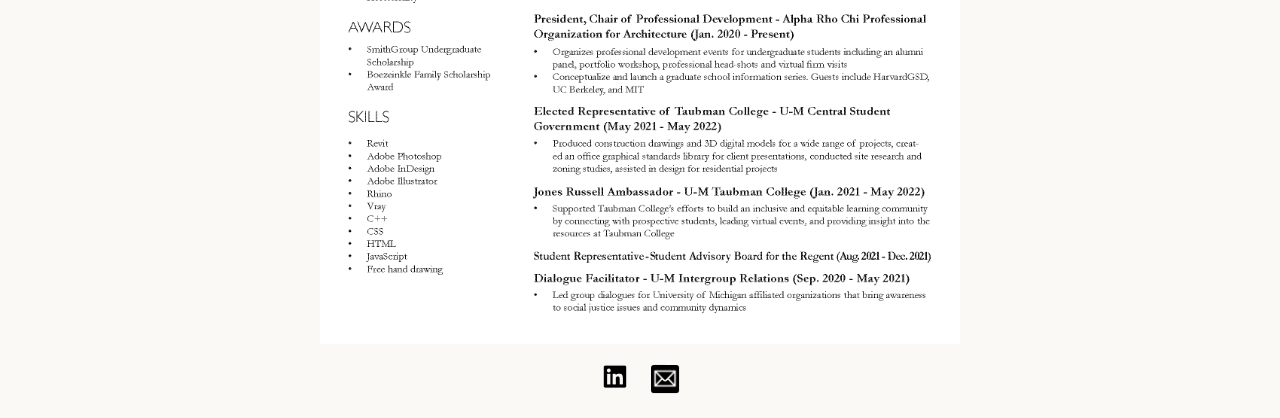
==== commit f0f95d1a: "Update about.html" ====
--- a/about.html
+++ b/about.html
@@ -45,7 +45,8 @@
                         <a class="nav-link active" href="about.html"> About </a>
                     </li>
                     <li class="nav-item">
-                        <a class="nav-link" href="portfolio.html"> Portfolio </a>
+                         <a class="nav-link" href="https://issuu.com/kimberly.vanhouten"> Portfolio </a>
+                       <!-- <a class="nav-link" href="portfolio.html"> Portfolio </a> -->
                     </li>
                     <!--
     <li class="nav-item dropdown">
--- a/css/style.css
+++ b/css/style.css
@@ -256,19 +256,21 @@
 
 /*not used because resume is not a pdf*/
 #resumepdf{
+
    margin-top: 2em;
    width:95%;
    height: 100vh;
    margin-left: auto;
    margin-right: auto;
+ 
 }
 
 #resumeimg{
    margin-top: 2em;
-   width:95%;
-   height: 100vh;
-   margin-left: auto;
-   margin-right: auto;
+   width:50%;
+  display: block;
+  margin-left: auto;
+  margin-right: auto;
 }
 
 .about_container{
@@ -282,7 +284,7 @@
     /*not used since portfolio is not a pdf*/
 #portfoliopdf {
     margin-top: 2em;
-    width: 100%;
+    width: 90%;
     height: 100vh;
 }
 
